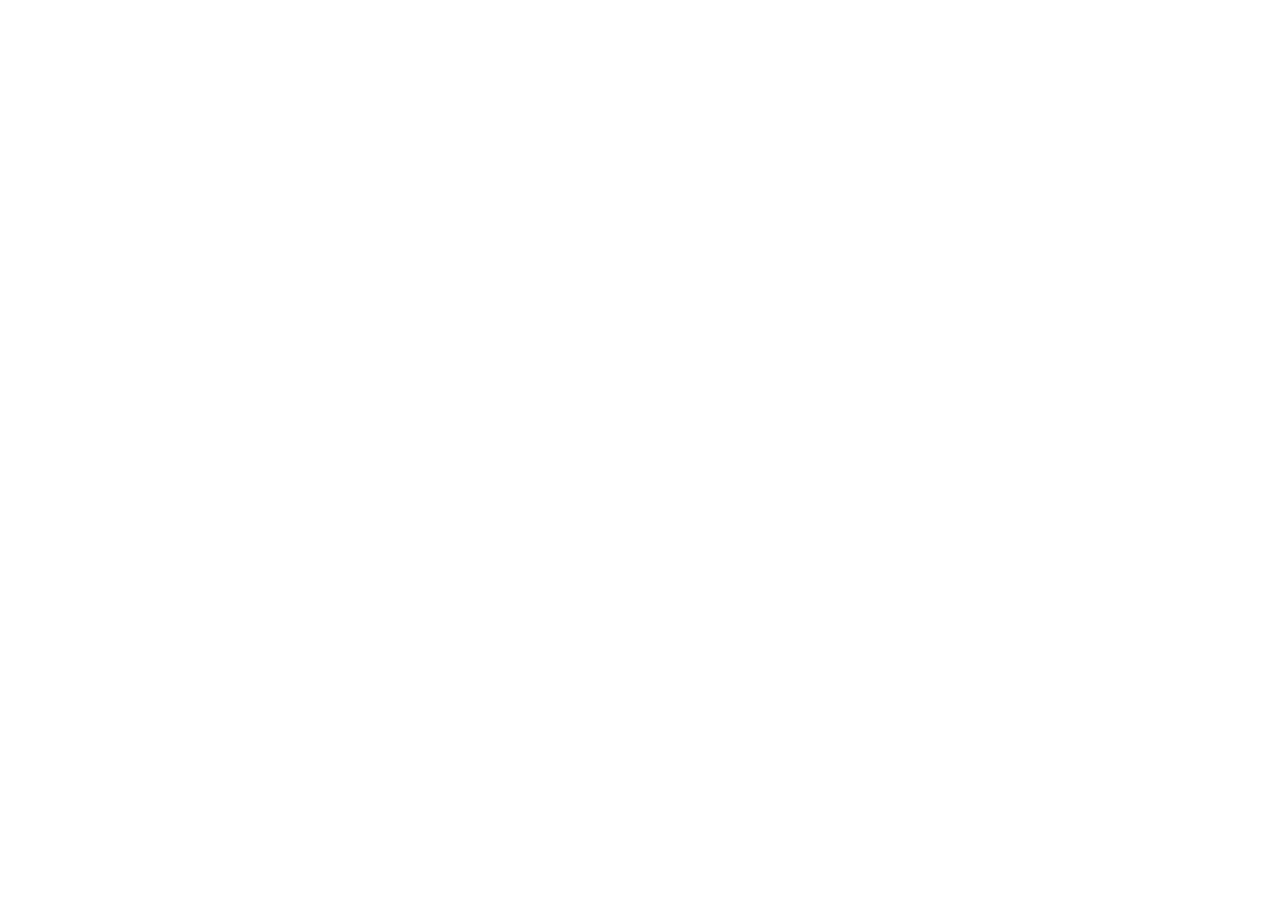
==== index.html @ dd41e2f7 "Update link" ====
﻿<!doctype html>
<html lang="en">
<meta charset="utf-8">
<meta name="viewport" content="width=device-width,initial-scale=1">
<meta name="robots" content="noindex">
<title>Link</title>
<style>
  :root { --bg: #f4f4f5; --fg: #18181b; --muted: #71717a; --btn: #18181b; --btn-fg: #fafafa; }
  @media (prefers-color-scheme: dark) {
    :root { --bg: #18181b; --fg: #fafafa; --muted: #a1a1aa; --btn: #fafafa; --btn-fg: #18181b; }
  }
  body { font: 16px system-ui; background: var(--bg); color: var(--fg); max-width: 420px; margin: 20vh auto; padding: 0 16px; text-align: center; }
  a.go { display: inline-block; padding: 12px 22px; border-radius: 8px; background: var(--btn); color: var(--btn-fg); text-decoration: none; }
  p { color: var(--muted); font-size: 14px; }
</style>
<h2>Taking you there...</h2>
<a class="go" href="https://2295bcc9864701.lhr.life">Open now</a>
<p>Updated 2026-11-07 20:16. If it doesn't load, refresh this page for the newest link.</p>
<script>setTimeout(function () { location.replace("https://2295bcc9864701.lhr.life"); }, 1200);</script>
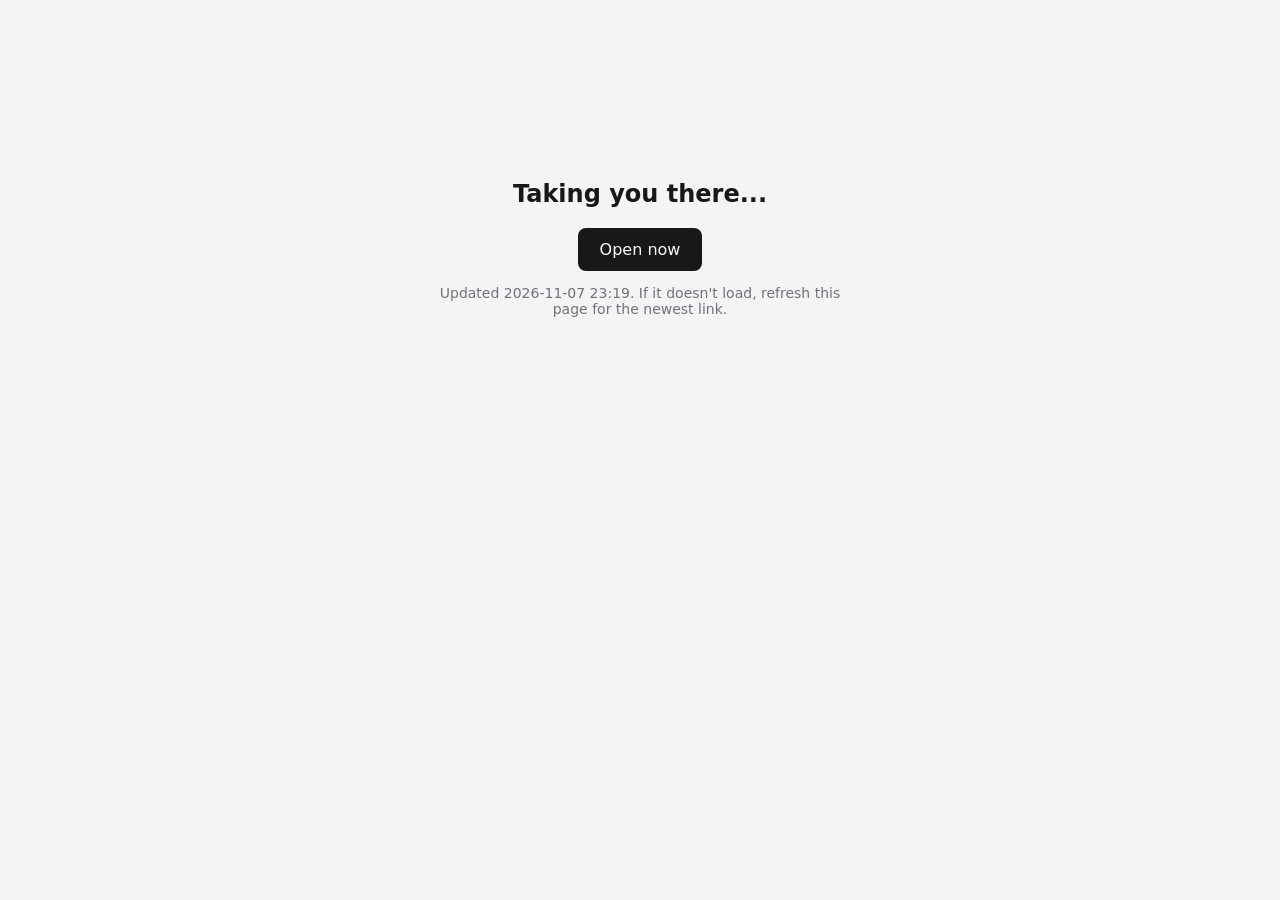
==== commit aecb8155: "Update link" ====
--- a/index.html
+++ b/index.html
@@ -14,7 +14,7 @@
   p { color: var(--muted); font-size: 14px; }
 </style>
 <h2>Taking you there...</h2>
-<a class="go" href="https://2295bcc9864701.lhr.life">Open now</a>
-<p>Updated 2026-11-07 20:16. If it doesn't load, refresh this page for the newest link.</p>
-<script>setTimeout(function () { location.replace("https://2295bcc9864701.lhr.life"); }, 1200);</script>
+<a class="go" href="https://30157ac633ad2d.lhr.life">Open now</a>
+<p>Updated 2026-11-07 23:19. If it doesn't load, refresh this page for the newest link.</p>
+<script>setTimeout(function () { location.replace("https://30157ac633ad2d.lhr.life"); }, 1200);</script>
 
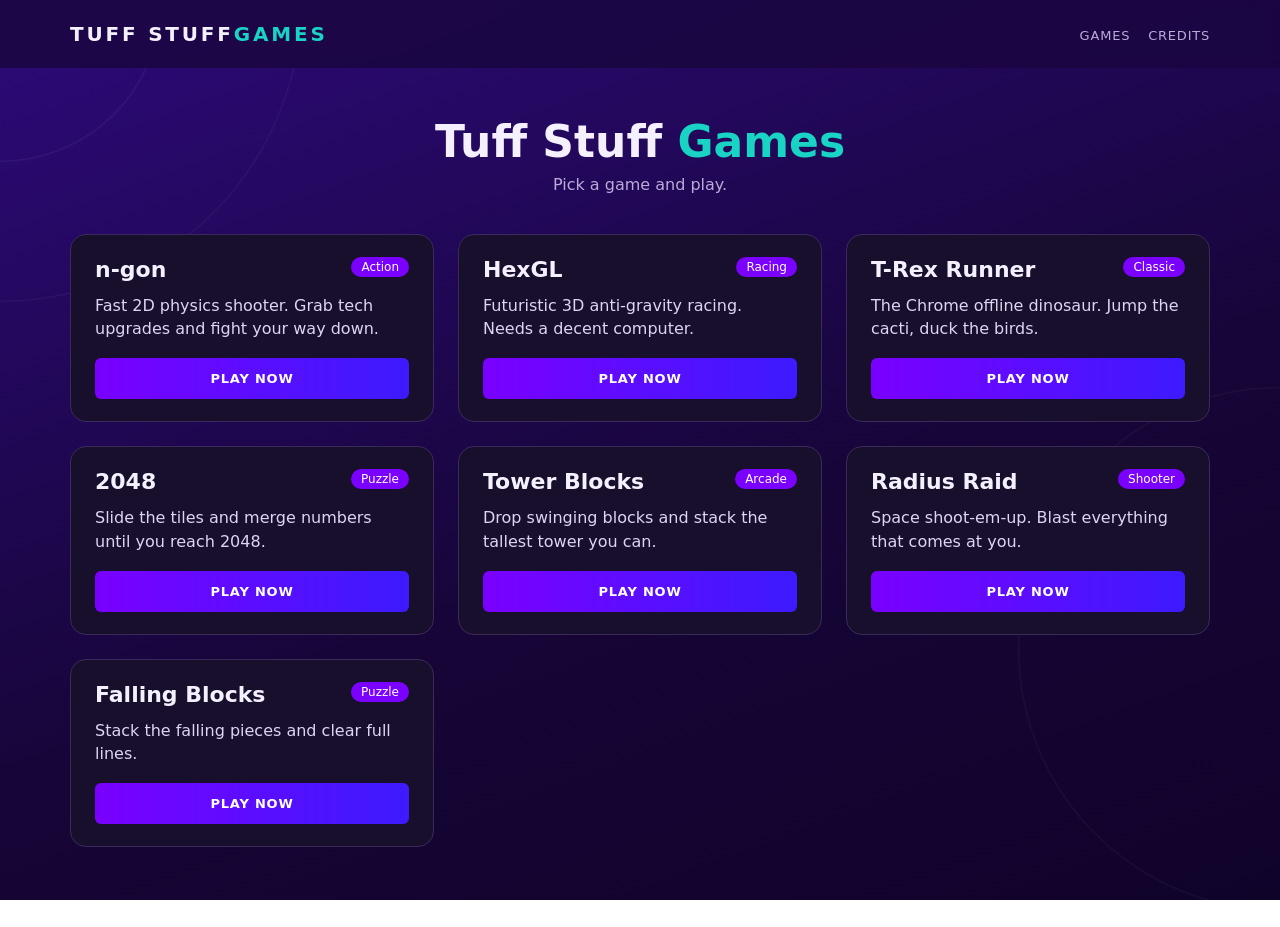
==== commit 1dc7cd14: "Turn the repo into a static games site Replace the proxy link page with Tuff Stuff Games: seven open" ====
--- a/index.html
+++ b/index.html
@@ -2,19 +2,26 @@
 <html lang="en">
 <meta charset="utf-8">
 <meta name="viewport" content="width=device-width,initial-scale=1">
-<meta name="robots" content="noindex">
-<title>Link</title>
-<style>
-  :root { --bg: #f4f4f5; --fg: #18181b; --muted: #71717a; --btn: #18181b; --btn-fg: #fafafa; }
-  @media (prefers-color-scheme: dark) {
-    :root { --bg: #18181b; --fg: #fafafa; --muted: #a1a1aa; --btn: #fafafa; --btn-fg: #18181b; }
-  }
-  body { font: 16px system-ui; background: var(--bg); color: var(--fg); max-width: 420px; margin: 20vh auto; padding: 0 16px; text-align: center; }
-  a.go { display: inline-block; padding: 12px 22px; border-radius: 8px; background: var(--btn); color: var(--btn-fg); text-decoration: none; }
-  p { color: var(--muted); font-size: 14px; }
-</style>
-<h2>Taking you there...</h2>
-<a class="go" href="https://30157ac633ad2d.lhr.life">Open now</a>
-<p>Updated 2026-11-07 23:19. If it doesn't load, refresh this page for the newest link.</p>
-<script>setTimeout(function () { location.replace("https://30157ac633ad2d.lhr.life"); }, 1200);</script>
-
+<title>Tuff Stuff Games</title>
+<link rel="stylesheet" href="style.css">
+<header>
+  <a class="logo" href="./">TUFF STUFF<span>GAMES</span></a>
+  <nav><a href="./">Games</a><a href="credits.html">Credits</a></nav>
+</header>
+<main>
+  <h1>Tuff Stuff <span>Games</span></h1>
+  <p class="sub">Pick a game and play.</p>
+  <div id="games"></div>
+</main>
+<button id="up" title="Back to top" onclick="scrollTo({ top: 0, behavior: 'smooth' })">&uarr;</button>
+<script src="games.js"></script>
+<script>
+  document.getElementById('games').innerHTML = GAMES.map((g) => `
+    <div class="card">
+      <div class="top"><b>${g.name}</b><span class="tag">${g.tag}</span></div>
+      <p>${g.desc}</p>
+      <a class="btn" href="play.html?g=${g.slug}">Play now</a>
+    </div>`).join('');
+  addEventListener('scroll', () => { document.getElementById('up').style.display = scrollY > 400 ? 'block' : 'none'; });
+</script>
+</html>
--- a/style.css
+++ b/style.css
@@ -0,0 +1,37 @@
+/* Shared look: dark purple with faint rings, bright purple-blue buttons. */
+:root { --card: #170f2b; --border: #3a2a5c; --text: #f4f0ff; --muted: #b9acd9; --accent: #19d3c5; --btn: linear-gradient(90deg, #7a00ff, #3d1aff); }
+* { box-sizing: border-box; }
+body {
+  margin: 0; min-height: 100vh; color: var(--text); font: 16px system-ui, sans-serif;
+  background:
+    radial-gradient(circle at 0 0, transparent 0 160px, rgba(255,255,255,.05) 161px, transparent 163px, transparent 300px, rgba(255,255,255,.04) 301px, transparent 303px),
+    radial-gradient(circle at 100% 70%, transparent 0 260px, rgba(255,255,255,.04) 261px, transparent 263px),
+    linear-gradient(160deg, #2d0a7a, #160536 60%, #10032a) fixed;
+}
+a { color: var(--accent); }
+.btn { display: block; width: 100%; border: 0; border-radius: 6px; padding: 13px; font: 700 13px system-ui; letter-spacing: .06em;
+  text-transform: uppercase; text-align: center; text-decoration: none; color: #fff; background: var(--btn); cursor: pointer; }
+.btn:hover { filter: brightness(1.15); }
+
+header { position: sticky; top: 0; z-index: 2; display: flex; align-items: center; justify-content: space-between;
+  padding: 22px max(16px, calc(50% - 570px)); background: rgba(26,6,64,.85); backdrop-filter: blur(6px); }
+.logo { font-weight: 800; letter-spacing: .14em; font-size: 20px; color: var(--text); text-decoration: none; }
+.logo span, h1 span { color: var(--accent); }
+header nav a { color: var(--muted); font-size: 13px; text-decoration: none; margin-left: 18px; text-transform: uppercase; letter-spacing: .06em; }
+header nav a:hover { color: var(--text); }
+main { max-width: 1172px; margin: 0 auto; padding: 0 16px 80px; }
+h1 { text-align: center; font-size: 44px; margin: 48px 0 8px; }
+.sub { text-align: center; color: var(--muted); margin: 0 0 40px; }
+
+#games { display: grid; grid-template-columns: repeat(auto-fill, minmax(300px, 1fr)); gap: 24px; }
+.card { display: flex; flex-direction: column; gap: 12px; padding: 22px 24px; background: var(--card); border: 1px solid var(--border); border-radius: 16px; }
+.top { display: flex; justify-content: space-between; align-items: flex-start; gap: 10px; }
+.top b { font-size: 22px; }
+.tag { flex: none; font-size: 12px; padding: 3px 10px; border-radius: 999px; background: #7a00ff; color: #fff; }
+.card p { margin: 0 0 6px; color: #ddd5f3; line-height: 1.45; flex: 1; }
+#up { position: fixed; right: 24px; bottom: 24px; width: 44px; height: 44px; border-radius: 50%; border: 2px solid #7a00ff;
+  background: none; color: #a46bff; font-size: 20px; cursor: pointer; display: none; }
+
+.credits { max-width: 760px; margin: 0 auto; }
+.credits li { margin: 0 0 14px; line-height: 1.5; color: #ddd5f3; }
+@media (max-width: 420px) { h1 { font-size: 32px; } #games { grid-template-columns: 1fr; } header nav a { margin-left: 10px; } }
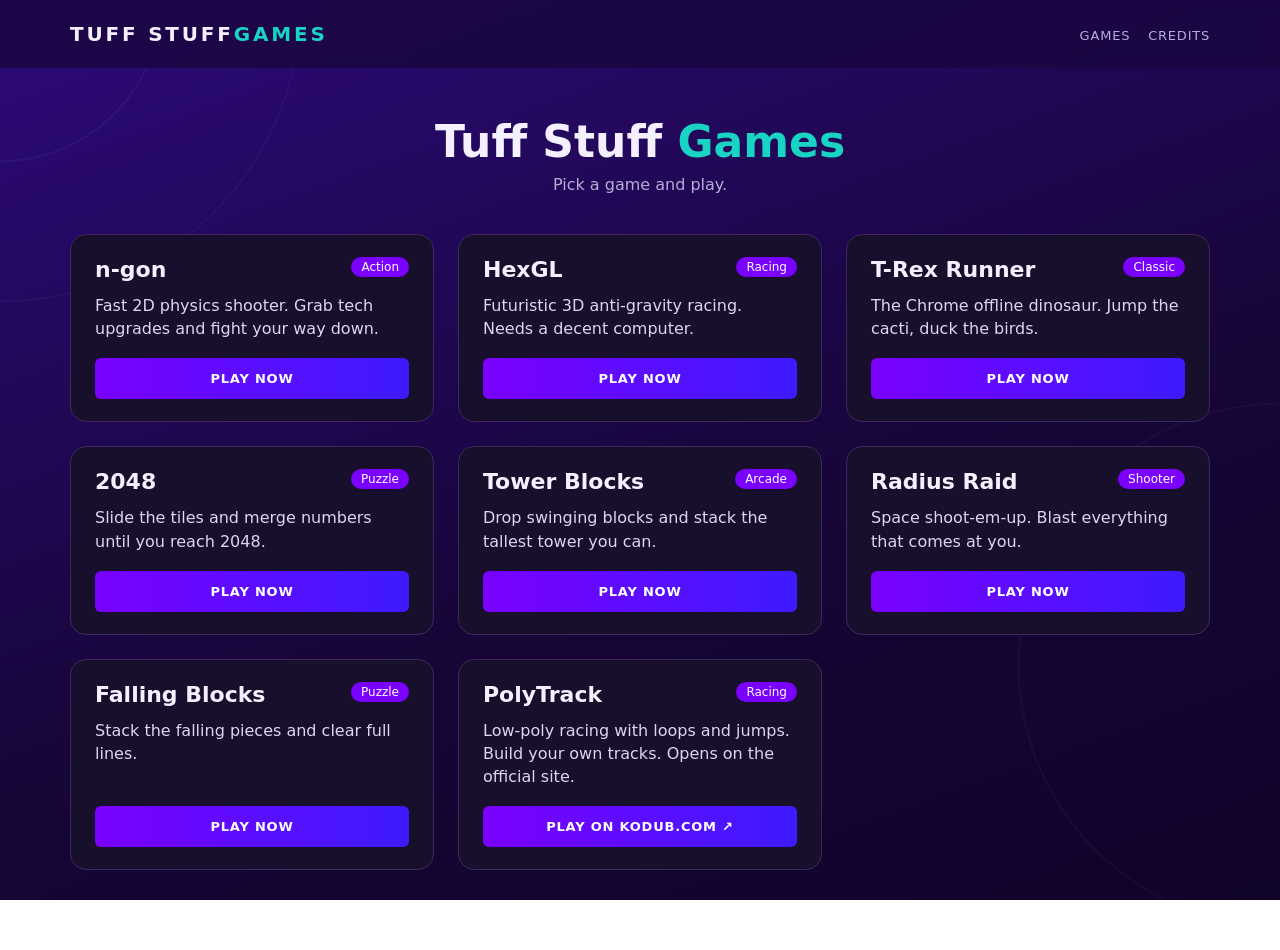
==== commit 0a36c6ec: "Add PolyTrack as a link to the official game Co-Authored-By: Claude Opus 5.5 <noreply@anthropic.com>" ====
--- a/index.html
+++ b/index.html
@@ -20,7 +20,9 @@
     <div class="card">
       <div class="top"><b>${g.name}</b><span class="tag">${g.tag}</span></div>
       <p>${g.desc}</p>
-      <a class="btn" href="play.html?g=${g.slug}">Play now</a>
+      ${g.link
+        ? `<a class="btn" href="${g.link}" target="_blank" rel="noopener">Play on ${new URL(g.link).hostname.replace('www.', '')} &#8599;</a>`
+        : `<a class="btn" href="play.html?g=${g.slug}">Play now</a>`}
     </div>`).join('');
   addEventListener('scroll', () => { document.getElementById('up').style.display = scrollY > 400 ? 'block' : 'none'; });
 </script>
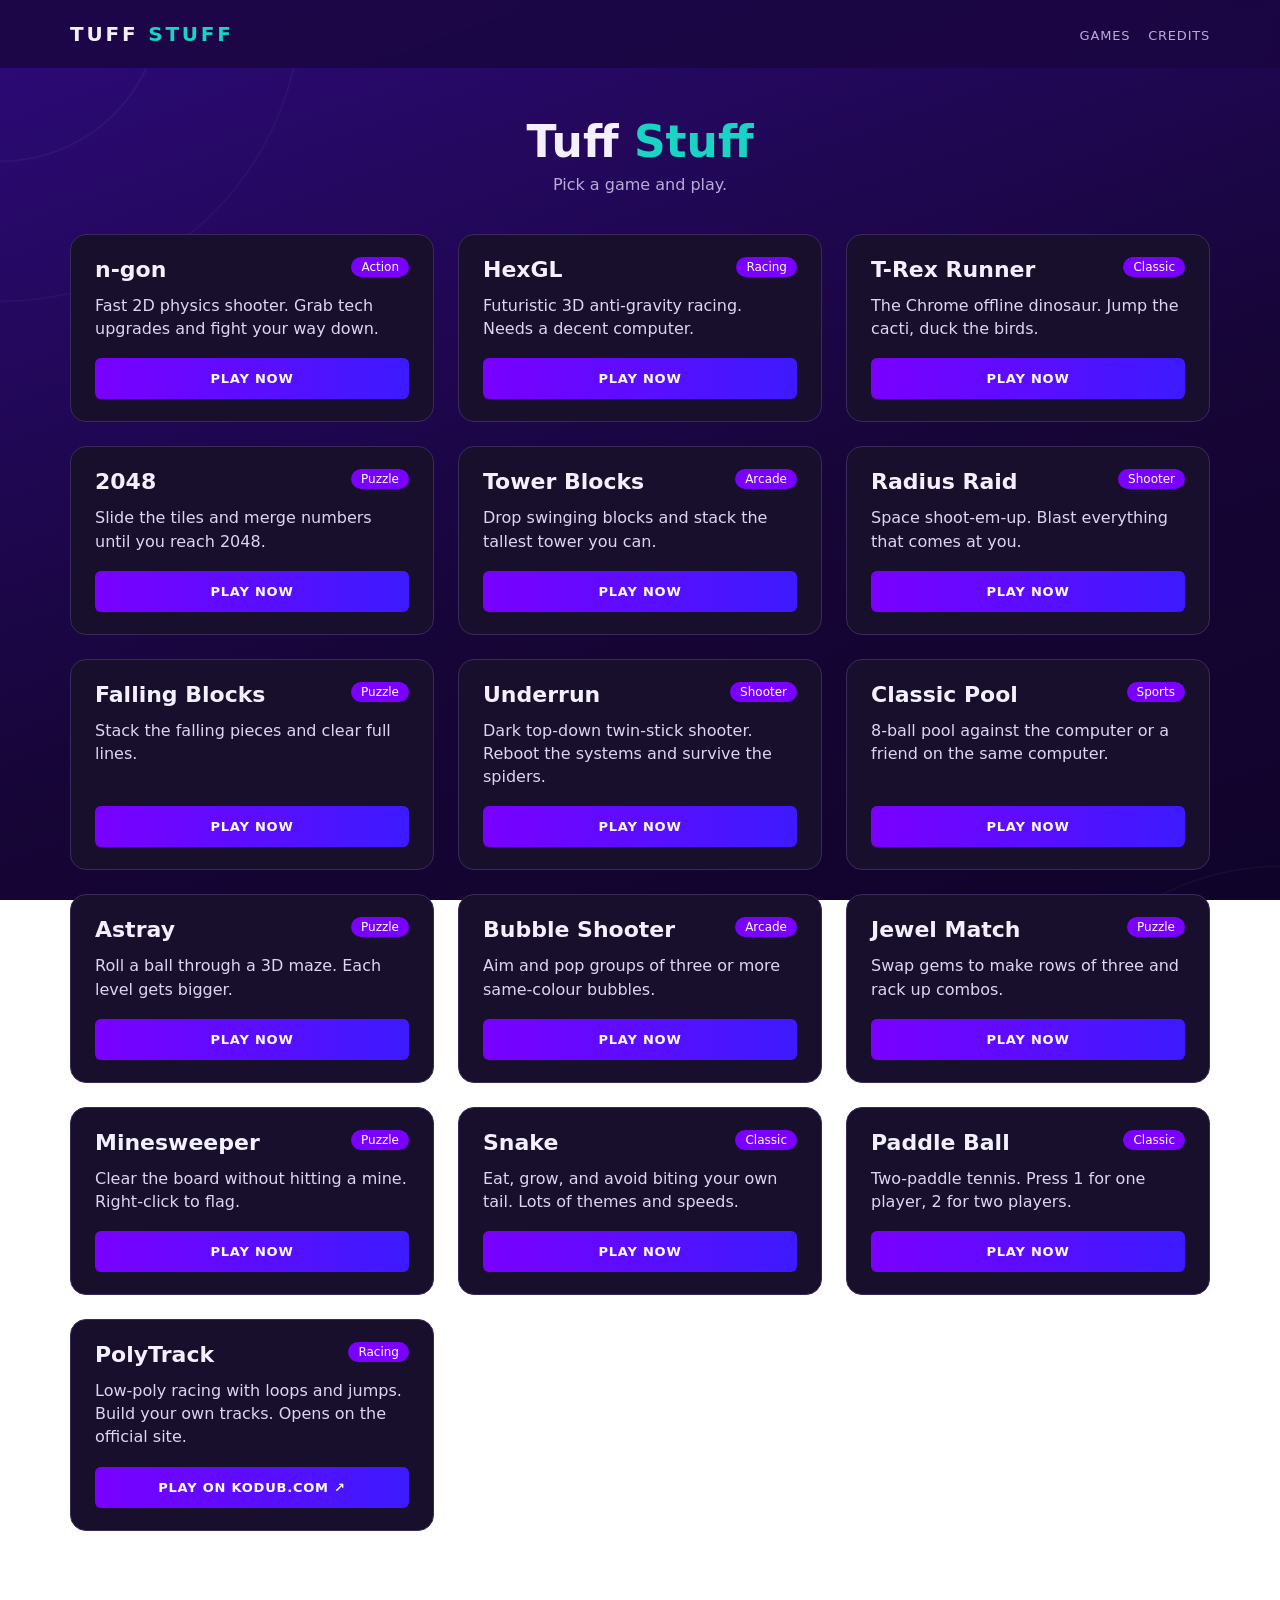
==== commit 1f871331: "Rename the site to Tuff Stuff Co-Authored-By: Claude Opus 5.5 <noreply@anthropic.com>" ====
--- a/index.html
+++ b/index.html
@@ -2,14 +2,14 @@
 <html lang="en">
 <meta charset="utf-8">
 <meta name="viewport" content="width=device-width,initial-scale=1">
-<title>Tuff Stuff Games</title>
+<title>Tuff Stuff</title>
 <link rel="stylesheet" href="style.css">
 <header>
-  <a class="logo" href="./">TUFF STUFF<span>GAMES</span></a>
+  <a class="logo" href="./">TUFF <span>STUFF</span></a>
   <nav><a href="./">Games</a><a href="credits.html">Credits</a></nav>
 </header>
 <main>
-  <h1>Tuff Stuff <span>Games</span></h1>
+  <h1>Tuff <span>Stuff</span></h1>
   <p class="sub">Pick a game and play.</p>
   <div id="games"></div>
 </main>
